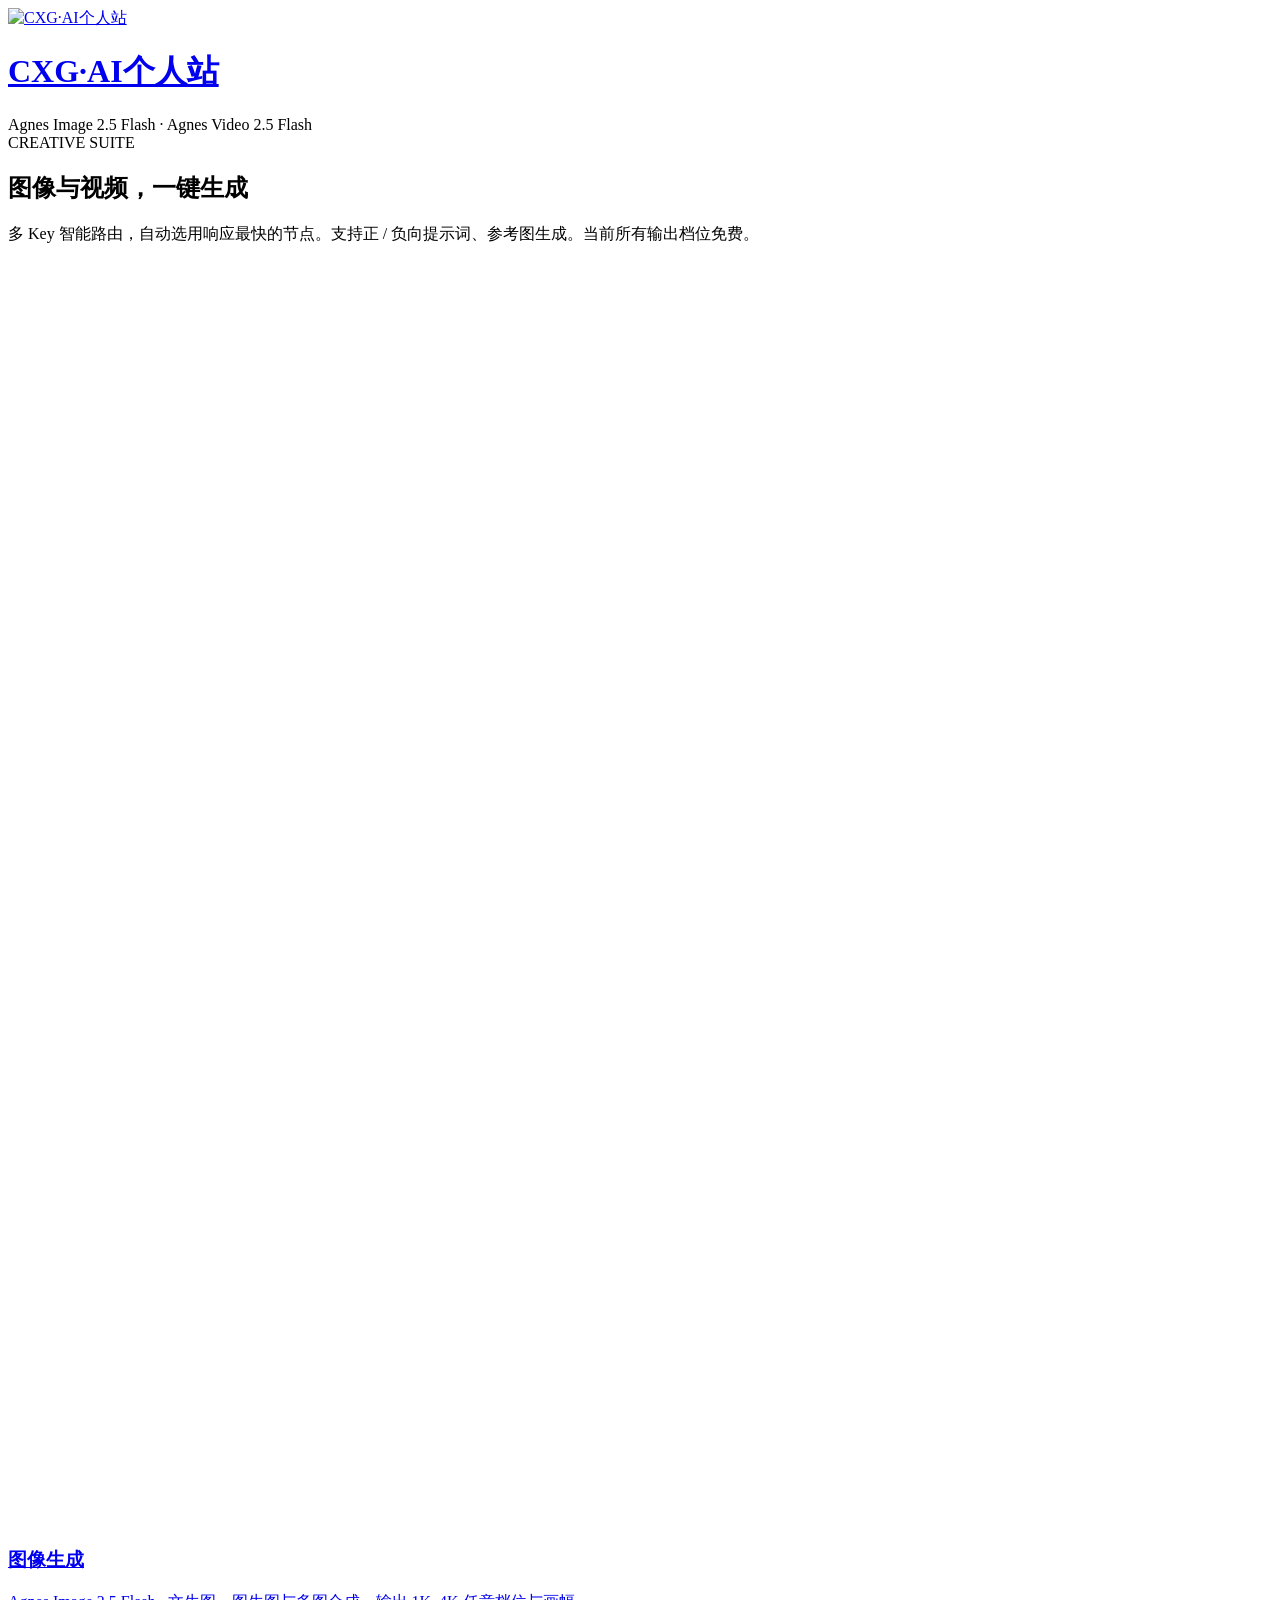
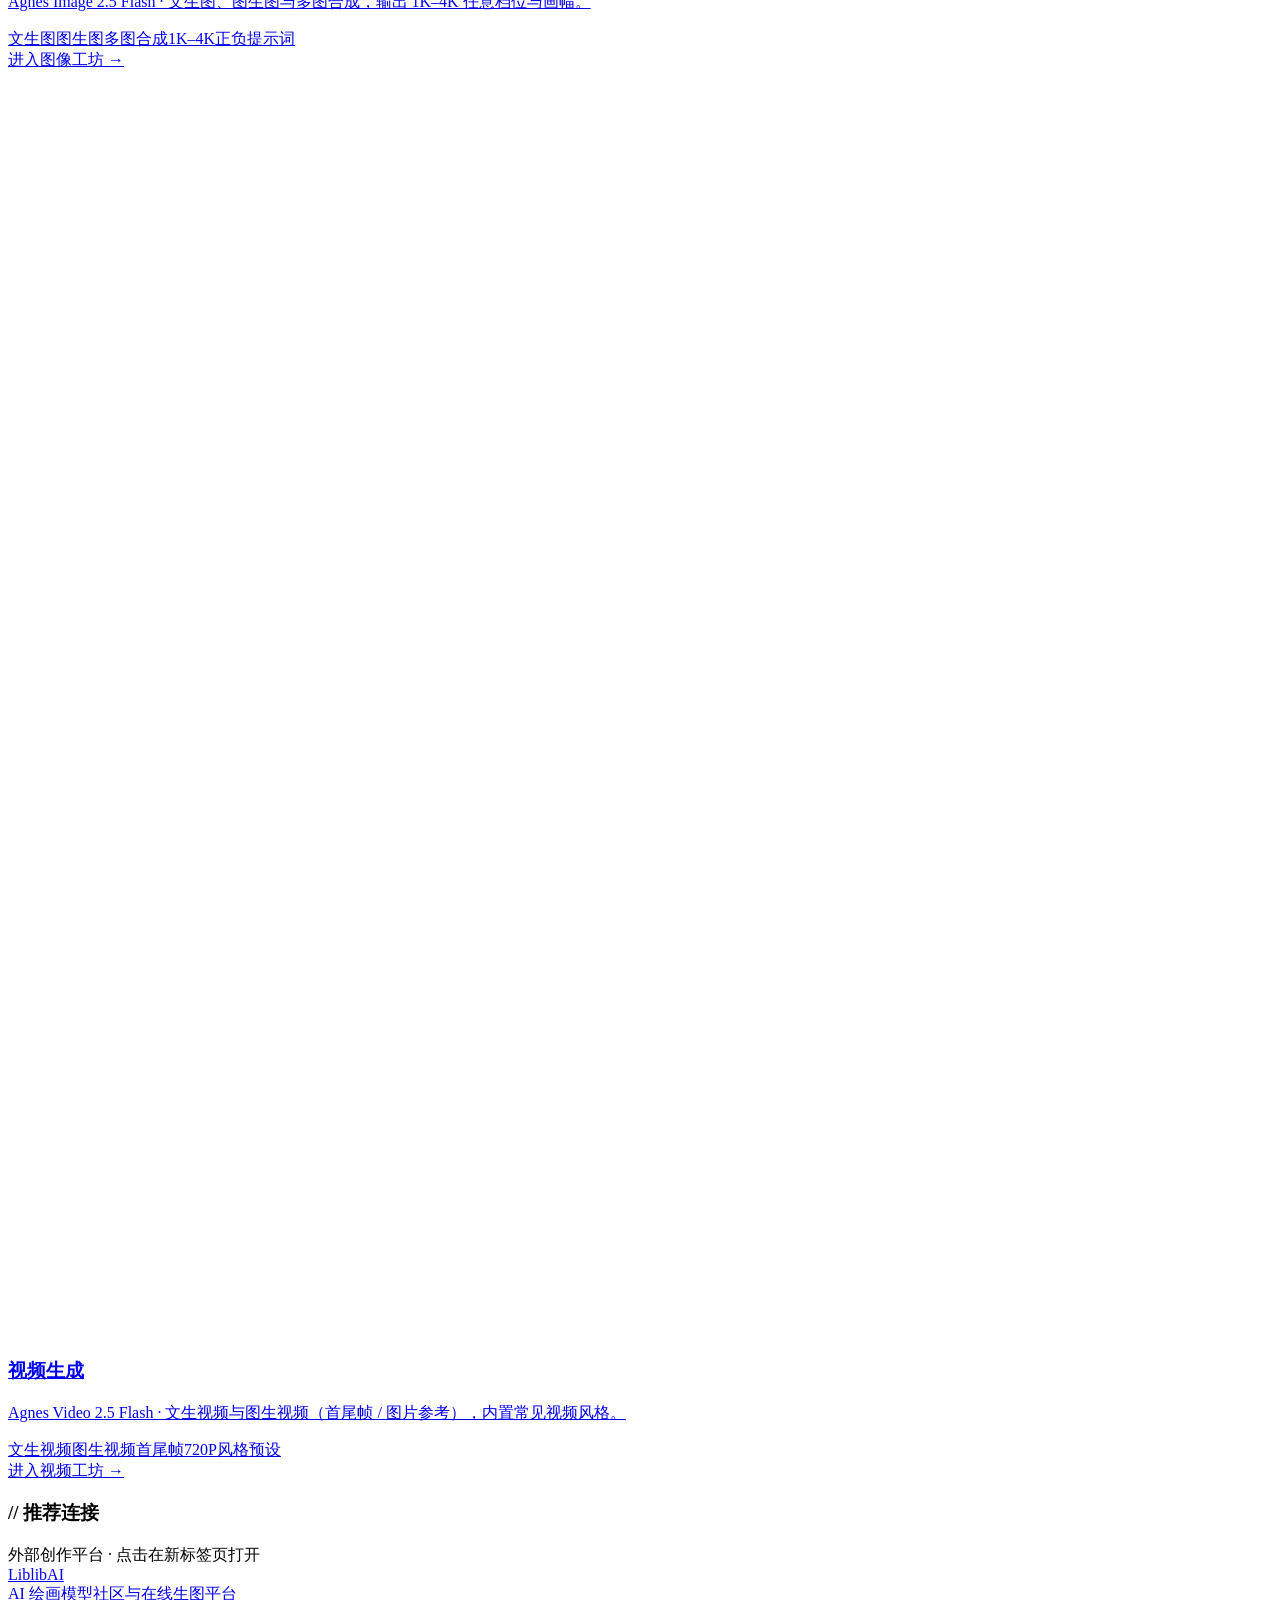
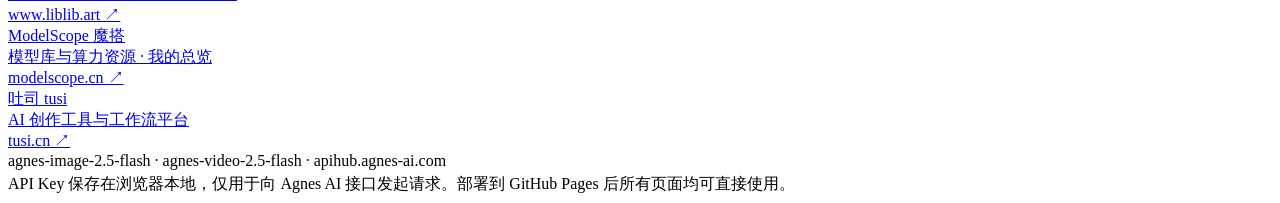
==== index.html @ 5b12ceaa "Add files via upload V1.0" ====
<!DOCTYPE html>
<html lang="zh-CN">
<head>
<meta charset="UTF-8">
<meta name="viewport" content="width=device-width, initial-scale=1.0">
<title>CXG·AI个人站 · 首页</title>
<link rel="stylesheet" href="assets/style.css">
</head>
<body>

<header class="site">
  <div class="site-in wrap">
  <a class="mark" href="index.html" aria-label="首页">
    <img src="assets/logo.png" alt="CXG·AI个人站">
  </a>
  <div>
    <h1><a href="index.html">CXG·AI个人站</a></h1>
    <div class="sub">Agnes Image 2.5 Flash · Agnes Video 2.5 Flash</div>
  </div>
  <div class="right"></div>
  </div>
</header>

<main class="wrap">
  <section class="hero">
    <div class="eyebrow">CREATIVE SUITE</div>
    <h2>图像与视频，<span class="acc">一键生成</span></h2>
    <p>多 Key 智能路由，自动选用响应最快的节点。支持正 / 负向提示词、参考图生成。当前所有输出档位免费。</p>
  </section>

  <section class="cards">
    <a class="tool-card" href="image.html">
      <div class="ic"><svg viewBox="0 0 24 24" fill="none" stroke-width="1.7" stroke-linecap="round" stroke-linejoin="round"><rect x="3" y="3" width="18" height="18" rx="3"/><circle cx="9" cy="9" r="2.2"/><path d="M21 15l-5.2-5.2a1.6 1.6 0 0 0-2.3 0L3 20"/></svg></div>
      <h3>图像生成</h3>
      <p>Agnes Image 2.5 Flash · 文生图、图生图与多图合成，输出 1K–4K 任意档位与画幅。</p>
      <div class="taglist">
        <span>文生图</span><span>图生图</span><span>多图合成</span><span>1K–4K</span><span>正负提示词</span>
      </div>
      <div class="go">进入图像工坊 →</div>
    </a>

    <a class="tool-card" href="video.html">
      <div class="ic"><svg viewBox="0 0 24 24" fill="none" stroke-width="1.7" stroke-linecap="round" stroke-linejoin="round"><rect x="2" y="5" width="14" height="14" rx="2.5"/><path d="M16 10l6-3.5v11L16 14"/></svg></div>
      <h3>视频生成</h3>
      <p>Agnes Video 2.5 Flash · 文生视频与图生视频（首尾帧 / 图片参考），内置常见视频风格。</p>
      <div class="taglist">
        <span>文生视频</span><span>图生视频</span><span>首尾帧</span><span>720P</span><span>风格预设</span>
      </div>
      <div class="go">进入视频工坊 →</div>
    </a>
  </section>

  <section class="links">
    <div class="head">
      <h3>// 推荐连接</h3>
      <span class="sub">外部创作平台 · 点击在新标签页打开</span>
    </div>
    <div class="link-grid">
      <a class="link-card" href="https://www.liblib.art" target="_blank" rel="noopener noreferrer">
        <div class="link-name">LiblibAI</div>
        <div class="link-desc">AI 绘画模型社区与在线生图平台</div>
        <div class="link-url">www.liblib.art ↗</div>
      </a>
      <a class="link-card" href="https://modelscope.cn/my/overview" target="_blank" rel="noopener noreferrer">
        <div class="link-name">ModelScope 魔搭</div>
        <div class="link-desc">模型库与算力资源 · 我的总览</div>
        <div class="link-url">modelscope.cn ↗</div>
      </a>
      <a class="link-card" href="https://tusi.cn/" target="_blank" rel="noopener noreferrer">
        <div class="link-name">吐司 tusi</div>
        <div class="link-desc">AI 创作工具与工作流平台</div>
        <div class="link-url">tusi.cn ↗</div>
      </a>
    </div>
  </section>
</main>

<footer class="site wrap">
  <div class="mono">agnes-image-2.5-flash · agnes-video-2.5-flash · apihub.agnes-ai.com</div>
  <div style="margin-top:4px">API Key 保存在浏览器本地，仅用于向 Agnes AI 接口发起请求。部署到 GitHub Pages 后所有页面均可直接使用。</div>
</footer>

<script src="assets/common-v3.js"></script>
<script>
  AgnesCommon.renderShell("home", 0);
  document.addEventListener("DOMContentLoaded", function(){
    var keys = AgnesCommon.loadKeys();
    document.querySelectorAll("#keyCount").forEach(function(el){ el.textContent = keys.length; });
  });
</script>
</body>
</html>
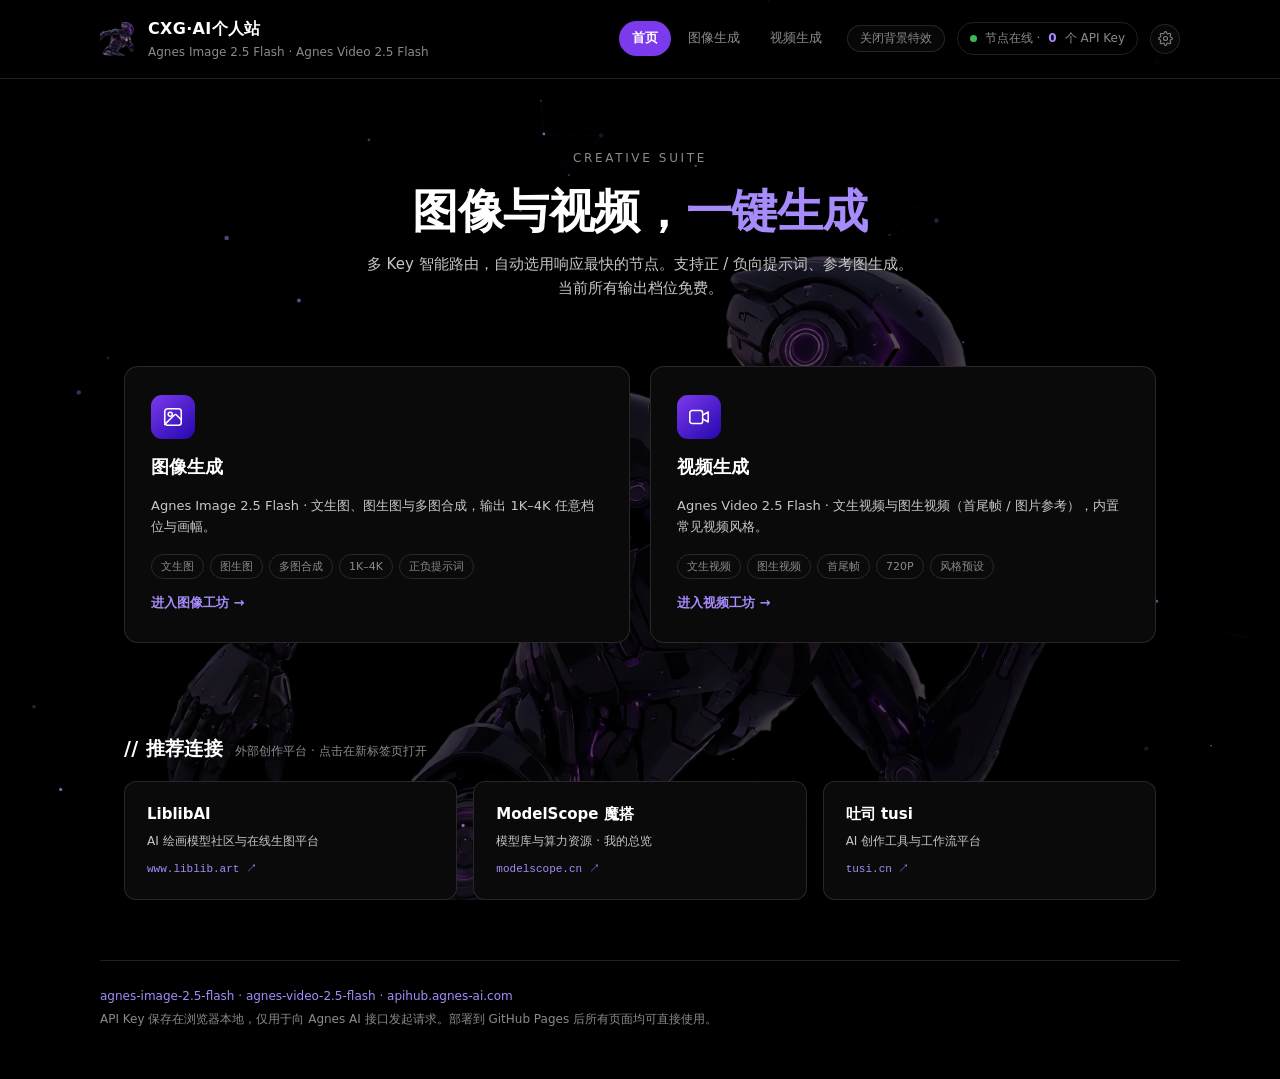
==== commit 229a5e9c: "Add files via upload v1.1 优化首页的APIkey配置交互" ====
--- a/index.html
+++ b/index.html
@@ -83,6 +83,7 @@
 <script src="assets/common-v3.js"></script>
 <script>
   AgnesCommon.renderShell("home", 0);
+  AgnesCommon.bindKeyPanel();
   document.addEventListener("DOMContentLoaded", function(){
     var keys = AgnesCommon.loadKeys();
     document.querySelectorAll("#keyCount").forEach(function(el){ el.textContent = keys.length; });
--- a/assets/style.css
+++ b/assets/style.css
@@ -0,0 +1,433 @@
+/* ===== CXG·AI个人站 · 共享样式（极简紫黑风） ===== */
+:root{
+  --bg:#000000;
+  --bg-2:#0a0a0a;
+  --bg-3:#141414;
+  --line:rgba(255,255,255,.12);
+  --line-strong:rgba(255,255,255,.22);
+  --purple:#7c3aed;
+  --purple-bright:#a78bfa;
+  --purple-deep:#2407ac;
+  --text:#ffffff;
+  --text-dim:#c7c7c7;
+  --muted:#8a8a8a;
+  --danger:#e5484d;
+  --ok:#3fb950;
+  --radius:10px;
+  --mono:"JetBrains Mono","Cascadia Code","Consolas","Courier New",monospace;
+  --sans:"PingFang SC","Microsoft YaHei","Segoe UI",system-ui,-apple-system,sans-serif;
+}
+*{box-sizing:border-box;margin:0;padding:0}
+html{scroll-behavior:smooth}
+body{
+  background:var(--bg);
+  color:var(--text);
+  font-family:var(--sans);
+  line-height:1.6;
+  min-height:100vh;
+}
+/* ===== 背景层（两张机甲图） ===== */
+.bg-layer{
+  position:fixed;inset:0;z-index:0;pointer-events:none;overflow:hidden;
+}
+.bg-layer .bg-img{
+  position:absolute;background-repeat:no-repeat;background-size:contain;
+  transition:opacity .45s ease;
+}
+.bg-layer.bg-loading .bg-img{opacity:0}
+.bg-img.mech{
+  left:50%;bottom:0;width:74vw;height:calc(74vw * 1459 / 2147);
+  transform:translateX(-50%);
+  background-image:url("bg-mech.png");background-position:center bottom;
+  mix-blend-mode:screen;opacity:.32;filter:saturate(.95);
+}
+#fxCanvas{
+  position:fixed;inset:0;width:100%;height:100%;
+  transition:opacity .4s;
+}
+.fx-toggle{
+  appearance:none;border:1px solid var(--line);background:rgba(10,10,10,.7);color:var(--muted);
+  font-size:11.5px;padding:5px 12px;border-radius:999px;cursor:pointer;transition:all .15s;white-space:nowrap;
+}
+.fx-toggle:hover{color:var(--purple-bright);border-color:var(--purple)}
+.key-gear{
+  appearance:none;border:1px solid var(--line);background:rgba(10,10,10,.7);color:var(--muted);
+  width:30px;height:30px;border-radius:50%;cursor:pointer;display:grid;place-items:center;
+  padding:0;transition:all .2s;flex:0 0 auto;
+}
+.key-gear svg{width:15px;height:15px}
+.key-gear:hover{color:var(--purple-bright);border-color:var(--purple);transform:rotate(35deg)}
+.key-modal .km-meta{margin:12px 0 10px;font-size:12px;color:var(--muted)}
+.key-modal .km-meta b{color:var(--purple-bright);font-weight:600}
+.key-modal .km-add{display:flex;gap:8px;margin-top:12px}
+.key-modal .km-add input{
+  flex:1;min-width:0;background:var(--bg);border:1px solid var(--line-strong);border-radius:8px;
+  color:var(--text);font-family:var(--mono);font-size:12.5px;padding:9px 12px;
+}
+.key-modal .km-add input:focus{outline:none;border-color:var(--purple);box-shadow:0 0 0 3px rgba(124,58,237,.15)}
+.key-modal .km-actions{margin-top:16px}
+@media(max-width:900px){.bg-img.mech{opacity:.22;width:84vw;height:calc(84vw * 1459 / 2147)}}
+.wrap{max-width:1080px;margin:0 auto;padding:0 24px;position:relative;z-index:1}
+::selection{background:rgba(124,58,237,.4);color:#fff}
+a{color:var(--purple-bright)}
+:focus-visible{outline:2px solid var(--purple);outline-offset:2px;border-radius:4px}
+
+/* ===== 顶栏 ===== */
+header.site{
+  position:sticky;top:0;z-index:50;
+  background:rgba(0,0,0,.68);
+  -webkit-backdrop-filter:blur(14px);
+  backdrop-filter:blur(14px);
+  border-bottom:1px solid var(--line);
+}
+@supports not ((backdrop-filter:blur(1px)) or (-webkit-backdrop-filter:blur(1px))){
+  header.site{background:rgba(0,0,0,.92)}
+}
+header.site .site-in{
+  display:flex;align-items:center;gap:14px;padding:16px 0;
+}
+.mark{
+  width:34px;height:34px;flex:0 0 auto;border-radius:8px;
+  display:grid;place-items:center;text-decoration:none;overflow:hidden;
+}
+.mark img{width:34px;height:34px;object-fit:cover;display:block;border-radius:8px}
+.site h1{font-size:16px;font-weight:700;letter-spacing:.02em;color:var(--text)}
+.site h1 a{color:var(--text);text-decoration:none}
+.site .sub{font-size:12px;color:var(--muted);margin-top:1px}
+.site .right{margin-left:auto;display:flex;align-items:center;gap:12px}
+nav.nav{display:flex;gap:4px}
+nav.nav a{
+  text-decoration:none;color:var(--muted);font-size:13px;padding:7px 13px;border-radius:999px;
+  transition:all .15s;
+}
+nav.nav a:hover{color:var(--text);background:var(--bg-3)}
+nav.nav a.active{background:var(--purple);color:#fff;font-weight:600}
+.hud{
+  display:flex;align-items:center;gap:8px;font-size:12px;color:var(--muted);
+  border:1px solid var(--line);padding:6px 12px;border-radius:999px;white-space:nowrap;
+}
+.hud .dot{width:7px;height:7px;border-radius:50%;background:var(--ok);animation:pulse 1.6s ease-in-out infinite}
+.hud b{color:var(--purple-bright);font-weight:600}
+@keyframes pulse{50%{opacity:.35}}
+@media(max-width:820px){
+  .site-in{flex-wrap:wrap}
+  .site .right{margin-left:0;width:100%;justify-content:space-between}
+  .hud{display:none}
+}
+
+/* ===== 控制台 ===== */
+.console{padding:34px 0 12px}
+.eyebrow{
+  font-size:12px;letter-spacing:.22em;text-transform:uppercase;
+  color:var(--muted);margin-bottom:14px;
+}
+.console h2{font-size:clamp(26px,4vw,38px);font-weight:700;line-height:1.2;letter-spacing:-.01em}
+.console h2 .acc{color:var(--purple-bright)}
+.console .lead{color:var(--text-dim);font-size:14px;max-width:680px;margin-top:10px}
+.console .lead code{color:var(--purple-bright);font-family:var(--mono);font-size:12px;background:rgba(124,58,237,.1);padding:1px 6px;border-radius:5px}
+
+.panel{
+  margin-top:26px;background:var(--bg-2);border:1px solid var(--line);
+  border-radius:var(--radius);padding:24px;
+}
+.mode-tabs{display:flex;gap:6px;flex-wrap:wrap}
+.mode-tab{
+  appearance:none;border:1px solid var(--line);background:transparent;color:var(--muted);
+  font-size:13px;padding:8px 16px;border-radius:999px;cursor:pointer;transition:all .16s;
+}
+.mode-tab:hover{color:var(--text);border-color:var(--line-strong)}
+.mode-tab.active{background:var(--purple);border-color:var(--purple);color:#fff;font-weight:600}
+
+.prompt-grid{display:grid;grid-template-columns:1fr 1fr;gap:16px;margin-top:20px}
+@media(max-width:860px){.prompt-grid{grid-template-columns:1fr}}
+.field .label{
+  display:flex;align-items:center;gap:8px;
+  font-size:13px;font-weight:600;color:var(--text);
+}
+.field .label .hint{color:var(--muted);font-weight:400;font-size:12px}
+textarea{
+  margin-top:9px;width:100%;min-height:104px;resize:vertical;
+  background:var(--bg);border:1px solid var(--line-strong);border-radius:9px;
+  color:var(--text);font-size:14px;line-height:1.7;padding:12px 14px;
+  transition:border-color .16s;caret-color:var(--purple);
+}
+textarea:focus{outline:none;border-color:var(--purple)}
+textarea::placeholder{color:var(--muted)}
+.chips{display:flex;flex-wrap:wrap;gap:8px;margin-top:12px}
+.chip{
+  appearance:none;border:1px solid var(--line);background:transparent;color:var(--text-dim);
+  font-size:12px;padding:5px 12px;border-radius:999px;cursor:pointer;transition:all .15s;
+}
+.chip:hover{color:var(--purple-bright);border-color:var(--purple)}
+
+/* 参考媒体 */
+.ref-wrap{margin-top:16px}
+.drop{
+  border:1px dashed var(--line-strong);border-radius:9px;background:var(--bg);
+  padding:16px;text-align:center;color:var(--muted);font-size:13px;cursor:pointer;transition:border-color .15s;
+}
+.drop:hover,.drop.drag{border-color:var(--purple);color:var(--text-dim)}
+.drop svg{width:18px;height:18px;stroke:var(--purple-bright);margin-bottom:5px}
+.drop b{color:var(--purple-bright);font-weight:600}
+.refs{display:flex;gap:10px;flex-wrap:wrap;margin-top:10px}
+.ref-item{position:relative;width:88px;height:88px;border-radius:8px;overflow:hidden;border:1px solid var(--line-strong)}
+.ref-item img{width:100%;height:100%;object-fit:cover;display:block}
+.ref-item .tag{
+  position:absolute;left:0;bottom:0;right:0;background:rgba(0,0,0,.75);color:var(--text-dim);
+  font-size:10px;text-align:center;padding:2px 0;
+}
+.ref-item .rm{
+  position:absolute;top:4px;right:4px;width:20px;height:20px;border-radius:50%;
+  background:rgba(0,0,0,.8);border:1px solid var(--line-strong);color:var(--text);
+  font-size:11px;line-height:1;cursor:pointer;display:grid;place-items:center;
+}
+.ref-item .rm:hover{color:var(--danger);border-color:var(--danger)}
+
+/* API Key 面板 */
+.keybox{margin-top:16px;border:1px solid var(--line);border-radius:9px;background:var(--bg);padding:14px}
+.keybox .kb-head{display:flex;align-items:center;gap:10px;flex-wrap:wrap}
+.kb-title{font-size:13px;font-weight:600;color:var(--text)}
+.kb-meta{font-size:12px;color:var(--muted)}
+.kb-meta b{color:var(--purple-bright);font-weight:600}
+.keys{display:flex;flex-wrap:wrap;gap:8px;margin-top:10px}
+.key-chip{
+  display:inline-flex;align-items:center;gap:7px;border:1px solid var(--line);background:var(--bg-2);
+  border-radius:999px;padding:4px 6px 4px 12px;font-family:var(--mono);font-size:11px;color:var(--text-dim);
+}
+.key-chip .mask{letter-spacing:.05em}
+.key-chip .hl{width:7px;height:7px;border-radius:50%;background:var(--muted);flex:0 0 auto}
+.key-chip.primary{border-color:var(--purple);color:var(--purple-bright)}
+.key-chip.primary .hl{background:var(--purple)}
+.key-chip.dead{opacity:.5;border-color:var(--danger)}
+.key-chip .ms{font-size:10px;color:var(--ok)}
+.key-chip .fail{font-size:10px;color:var(--danger)}
+.key-chip .krm{
+  appearance:none;border:0;background:rgba(229,72,77,.12);color:var(--danger);width:20px;height:20px;
+  border-radius:50%;cursor:pointer;font-size:12px;line-height:1;display:grid;place-items:center;
+}
+.key-chip .krm:hover{background:var(--danger);color:#fff}
+.kb-add{display:flex;gap:8px;margin-top:10px;flex-wrap:wrap}
+#keyInput{
+  flex:1;min-width:220px;background:var(--bg);border:1px solid var(--line-strong);border-radius:8px;
+  color:var(--text);font-family:var(--mono);font-size:12px;padding:9px 12px;
+}
+#keyInput:focus{outline:none;border-color:var(--purple)}
+.neon-btn{
+  appearance:none;border:1px solid var(--purple);background:transparent;color:var(--purple-bright);
+  font-size:12.5px;font-weight:600;padding:9px 16px;border-radius:8px;cursor:pointer;transition:all .15s;
+}
+.neon-btn:hover{background:var(--purple);color:#fff}
+.neon-btn.ghost{border-color:var(--line-strong);color:var(--text-dim)}
+.neon-btn.ghost:hover{background:var(--bg-2);border-color:var(--muted);color:var(--text)}
+.neon-btn.danger{border-color:var(--danger);color:var(--danger)}
+.neon-btn.danger:hover{background:var(--danger);color:#fff}
+.key-modal .km-tip .km-del-key{color:var(--danger);background:rgba(229,72,77,.12)}
+
+/* API Key 添加弹窗 */
+.key-modal{position:fixed;inset:0;z-index:300;display:none;align-items:center;justify-content:center}
+.key-modal.open{display:flex}
+.key-modal .km-mask{position:absolute;inset:0;background:rgba(0,0,0,.72);backdrop-filter:blur(3px)}
+.key-modal .km-box{
+  position:relative;width:min(480px,92vw);background:var(--bg-2);border:1px solid var(--line-strong);
+  border-radius:14px;padding:22px;box-shadow:0 24px 60px rgba(0,0,0,.55),0 0 0 1px rgba(124,58,237,.18),0 0 44px rgba(124,58,237,.12);
+  animation:kmIn .22s ease;
+}
+@keyframes kmIn{from{opacity:0;transform:translateY(10px) scale(.98)}to{opacity:1;transform:none}}
+.key-modal .km-head{display:flex;align-items:center;justify-content:space-between;gap:10px}
+.key-modal .km-head h3{margin:0;font-size:16px;letter-spacing:.04em;color:var(--text)}
+.key-modal .km-x{
+  appearance:none;border:0;background:transparent;color:var(--muted);font-size:15px;cursor:pointer;
+  width:28px;height:28px;border-radius:50%;display:grid;place-items:center;transition:all .15s;
+}
+.key-modal .km-x:hover{background:var(--bg);color:var(--text)}
+.key-modal .km-tip{margin:12px 0 14px;font-size:12px;line-height:1.7;color:var(--muted)}
+.key-modal .km-tip code{
+  font-family:var(--mono);color:var(--purple-bright);background:rgba(124,58,237,.12);
+  padding:1px 6px;border-radius:4px;font-size:11.5px;
+}
+.key-modal #kmInput{
+  width:100%;box-sizing:border-box;background:var(--bg);border:1px solid var(--line-strong);border-radius:8px;
+  color:var(--text);font-family:var(--mono);font-size:13px;padding:11px 13px;
+}
+.key-modal #kmInput:focus{outline:none;border-color:var(--purple);box-shadow:0 0 0 3px rgba(124,58,237,.15)}
+.key-modal .km-actions{display:flex;justify-content:flex-end;gap:10px;margin-top:18px}
+body.modal-open{overflow:hidden}
+
+/* 参数行 */
+.params{display:grid;grid-template-columns:repeat(3,1fr);gap:14px;margin-top:18px}
+@media(max-width:820px){.params{grid-template-columns:1fr}}
+.param .p-label{font-size:12px;color:var(--muted);margin-bottom:6px}
+select,input[type=text]{
+  width:100%;background:var(--bg);border:1px solid var(--line-strong);border-radius:8px;
+  color:var(--text);font-size:13px;padding:9px 11px;font-family:var(--mono);appearance:none;
+}
+select{
+  background-image:url("data:image/svg+xml;charset=utf-8,%3Csvg xmlns='http://www.w3.org/2000/svg' width='10' height='6' viewBox='0 0 10 6'%3E%3Cpath d='M1 1l4 4 4-4' fill='none' stroke='%23a78bfa' stroke-width='1.5'/%3E%3C/svg%3E");
+  background-repeat:no-repeat;background-position:right 12px center;padding-right:32px;
+}
+select:focus,input[type=text]:focus{outline:none;border-color:var(--purple)}
+.custom-size{display:flex;align-items:center;gap:8px;margin-top:8px}
+#customSizeWrap[hidden],#sizeNote[hidden]{display:none!important}
+.custom-size input[type=number]{
+  flex:1;min-width:0;background:var(--bg);border:1px solid var(--line-strong);border-radius:8px;
+  color:var(--text);font-size:13px;padding:9px 11px;font-family:var(--mono);
+}
+.custom-size input[type=number]:focus{outline:none;border-color:var(--purple)}
+.custom-size .x{color:var(--muted);font-size:13px}
+.size-note{margin-top:7px;font-size:11px;color:var(--muted);line-height:1.5}
+.param.disabled{opacity:.4;pointer-events:none}
+.seg{display:flex;gap:2px;background:var(--bg);border:1px solid var(--line-strong);border-radius:8px;padding:3px}
+.seg button{
+  flex:1;appearance:none;border:0;background:transparent;color:var(--muted);
+  font-size:12.5px;padding:6px 4px;border-radius:6px;cursor:pointer;transition:all .15s;
+}
+.seg button.active{background:rgba(124,58,237,.14);color:var(--purple-bright);font-weight:600}
+.seg button:hover:not(.active){color:var(--text)}
+
+.actions{display:flex;gap:12px;margin-top:20px;align-items:center;flex-wrap:wrap}
+#generate{
+  display:inline-flex;align-items:center;gap:10px;
+  background:var(--purple);color:#fff;border:0;border-radius:9px;
+  font-size:15px;font-weight:700;letter-spacing:.04em;
+  padding:13px 30px;cursor:pointer;transition:background .15s;
+}
+#generate:hover{background:var(--purple-deep)}
+#generate:active{transform:translateY(1px)}
+#generate:disabled{opacity:.5;cursor:not-allowed}
+#generate svg{width:16px;height:16px;stroke:currentColor}
+.spinner{display:none;width:16px;height:16px;border:2px solid rgba(255,255,255,.35);border-top-color:#fff;border-radius:50%;animation:spin .8s linear infinite}
+#generate.loading .spinner{display:block}
+#generate.loading .gen-ico{display:none}
+@keyframes spin{to{transform:rotate(360deg)}}
+.elapsed{font-size:12.5px;color:var(--purple-bright);display:none}
+.elapsed.show{display:inline}
+.status{
+  margin-top:14px;display:none;font-size:13px;border-radius:9px;padding:11px 14px;line-height:1.55;
+}
+.status.show{display:block}
+.status.error{background:rgba(229,72,77,.1);border:1px solid rgba(229,72,77,.4);color:#f2a5a8}
+.status.info{background:rgba(124,58,237,.08);border:1px solid rgba(124,58,237,.3);color:var(--purple-bright)}
+
+/* 进度条 */
+.progress-wrap{display:none;margin-top:14px}
+.progress-wrap.show{display:block}
+.progress-bar{height:6px;background:var(--bg-3);border-radius:999px;overflow:hidden;border:1px solid var(--line)}
+.progress-bar i{display:block;height:100%;width:0%;background:linear-gradient(90deg,var(--purple),var(--purple-bright));transition:width .4s}
+.progress-txt{margin-top:6px;font-family:var(--mono);font-size:11.5px;color:var(--muted)}
+
+/* ===== 画廊 ===== */
+.gallery{padding:38px 0 80px}
+.gallery .head{display:flex;align-items:baseline;gap:12px;margin-bottom:20px;flex-wrap:wrap}
+.gallery .head h3{font-size:19px;font-weight:700;letter-spacing:.02em;color:var(--text)}
+.gallery .head .count{font-size:12.5px;color:var(--purple-bright)}
+.grid{display:grid;grid-template-columns:repeat(auto-fill,minmax(280px,1fr));gap:18px}
+.card{
+  background:var(--bg-2);border:1px solid var(--line);border-radius:var(--radius);overflow:hidden;
+  display:flex;flex-direction:column;transition:border-color .16s;
+}
+.card:hover{border-color:var(--line-strong)}
+.card .frame{position:relative;aspect-ratio:16/10;background:var(--bg);overflow:hidden}
+.card .frame img,.card .frame video{width:100%;height:100%;object-fit:contain;display:block}
+.card .frame img{opacity:0;transition:opacity .35s}
+.card .frame img.on{opacity:1}
+.card .frame video{background:#000}
+.card .frame .meta-line{
+  position:absolute;left:0;right:0;bottom:0;padding:22px 12px 10px;
+  background:linear-gradient(180deg,transparent,rgba(0,0,0,.85));
+  font-size:10px;color:var(--text-dim);display:flex;gap:8px;flex-wrap:wrap;
+}
+.card .frame .meta-line span{background:rgba(10,10,10,.8);border:1px solid var(--line);padding:2px 8px;border-radius:999px}
+.card .frame .meta-line .key-tag{color:var(--purple-bright);border-color:rgba(124,58,237,.4)}
+.card .frame .hover-actions{
+  position:absolute;inset:0;display:flex;align-items:center;justify-content:center;gap:10px;
+  background:rgba(0,0,0,.5);opacity:0;transition:opacity .16s;
+}
+.card:hover .frame .hover-actions{opacity:1}
+.hbtn{
+  appearance:none;border:1px solid var(--line-strong);background:rgba(10,10,10,.9);color:var(--text);
+  font-size:12px;padding:8px 14px;border-radius:8px;cursor:pointer;transition:all .15s;
+}
+.hbtn:hover{background:var(--purple);color:#fff;border-color:var(--purple)}
+.hbtn.del:hover{background:var(--danger);color:#fff;border-color:var(--danger)}
+.shimmer{
+  position:absolute;inset:0;display:none;place-items:center;
+  background:linear-gradient(110deg,#0a0a0a 30%,#1c1626 42%,#0a0a0a 54%);
+  background-size:220% 100%;animation:shine 1.3s linear infinite;
+}
+.shimmer.show{display:grid}
+@keyframes shine{0%{background-position:120% 0}100%{background-position:-120% 0}}
+.shimmer .lab{
+  font-size:11px;color:var(--purple-bright);letter-spacing:.24em;
+  display:flex;align-items:center;gap:10px;
+}
+.shimmer .lab::before{content:"";width:8px;height:8px;border-radius:50%;background:var(--purple);animation:pulse 1s ease-in-out infinite}
+.card .cap{padding:11px 13px;border-top:1px solid var(--line)}
+.card .cap .p{font-size:12.5px;color:var(--text-dim);line-height:1.5;display:-webkit-box;-webkit-line-clamp:2;-webkit-box-orient:vertical;overflow:hidden}
+.card .cap .t{font-family:var(--mono);font-size:10px;color:var(--muted);margin-top:5px}
+.empty{
+  grid-column:1/-1;border:1px dashed var(--line-strong);border-radius:var(--radius);
+  padding:60px 20px;text-align:center;color:var(--muted);font-size:13px;
+}
+.empty svg{width:26px;height:26px;stroke:var(--muted);margin-bottom:10px}
+.empty .glow{color:var(--purple-bright)}
+
+/* ===== 大图预览 ===== */
+.modal{
+  position:fixed;inset:0;z-index:80;display:none;align-items:center;justify-content:center;
+  background:rgba(0,0,0,.92);padding:28px;
+}
+.modal.show{display:flex}
+.modal .stage{max-width:92vw;max-height:86vh;display:flex;flex-direction:column;gap:12px}
+.modal img,.modal video{max-width:92vw;max-height:78vh;object-fit:contain;border-radius:10px;border:1px solid var(--line-strong);background:var(--bg)}
+.modal .bar{display:flex;gap:10px;justify-content:center}
+.modal .close{
+  position:fixed;top:20px;right:24px;background:none;border:1px solid var(--line-strong);color:var(--text);
+  width:38px;height:38px;border-radius:50%;font-size:16px;cursor:pointer;z-index:81;
+}
+.modal .close:hover{border-color:var(--purple);color:var(--purple-bright)}
+
+/* ===== 首页门户 ===== */
+.hero{padding:70px 0 30px;text-align:center}
+.hero .eyebrow{justify-content:center;margin-bottom:16px}
+.hero h2{font-size:clamp(30px,5vw,46px);font-weight:700;line-height:1.18;letter-spacing:-.01em}
+.hero h2 .acc{color:var(--purple-bright)}
+.hero p{color:var(--text-dim);font-size:15px;max-width:560px;margin:14px auto 0}
+.cards{display:grid;grid-template-columns:repeat(auto-fit,minmax(280px,1fr));gap:20px;padding:36px 0 80px}
+.tool-card{
+  display:flex;flex-direction:column;gap:14px;text-decoration:none;color:var(--text);
+  background:var(--bg-2);border:1px solid var(--line);border-radius:14px;padding:28px 26px;
+  transition:border-color .18s,transform .18s;
+}
+.tool-card:hover{border-color:var(--purple);transform:translateY(-3px)}
+.tool-card .ic{
+  width:44px;height:44px;border-radius:11px;display:grid;place-items:center;
+  background:linear-gradient(140deg,var(--purple),var(--purple-deep));
+}
+.tool-card .ic svg{width:22px;height:22px;stroke:#fff}
+.tool-card h3{font-size:18px;font-weight:700}
+.tool-card p{color:var(--text-dim);font-size:13px;line-height:1.6}
+.tool-card .go{color:var(--purple-bright);font-size:13px;font-weight:600}
+.tool-card .taglist{display:flex;flex-wrap:wrap;gap:6px;margin-top:2px}
+.tool-card .taglist span{font-size:11px;color:var(--muted);border:1px solid var(--line);padding:3px 9px;border-radius:999px}
+
+/* ===== 首页 · 推荐连接 ===== */
+.links{padding:10px 0 60px}
+.links .head{display:flex;align-items:baseline;gap:12px;margin-bottom:18px;flex-wrap:wrap}
+.links .head h3{font-size:19px;font-weight:700;letter-spacing:.02em;color:var(--text)}
+.links .head .sub{font-size:12px;color:var(--muted)}
+.link-grid{display:grid;grid-template-columns:repeat(auto-fit,minmax(240px,1fr));gap:16px}
+.link-card{
+  display:flex;flex-direction:column;gap:6px;text-decoration:none;color:var(--text);
+  background:var(--bg-2);border:1px solid var(--line);border-radius:12px;padding:20px 22px;
+  transition:border-color .16s,transform .16s;
+}
+.link-card:hover{border-color:var(--purple);transform:translateY(-2px)}
+.link-card .link-name{font-size:15px;font-weight:700}
+.link-card .link-desc{font-size:12px;color:var(--text-dim);line-height:1.55}
+.link-card .link-url{font-size:11px;color:var(--purple-bright);font-family:var(--mono);margin-top:4px}
+
+footer.site{padding:26px 0 50px;border-top:1px solid var(--line);color:var(--muted);font-size:12px}
+footer.site .mono{color:var(--purple-bright)}
+@media (prefers-reduced-motion: reduce){
+  *,*::before,*::after{animation-duration:.01ms !important;animation-iteration-count:1 !important;transition-duration:.01ms !important}
+}
